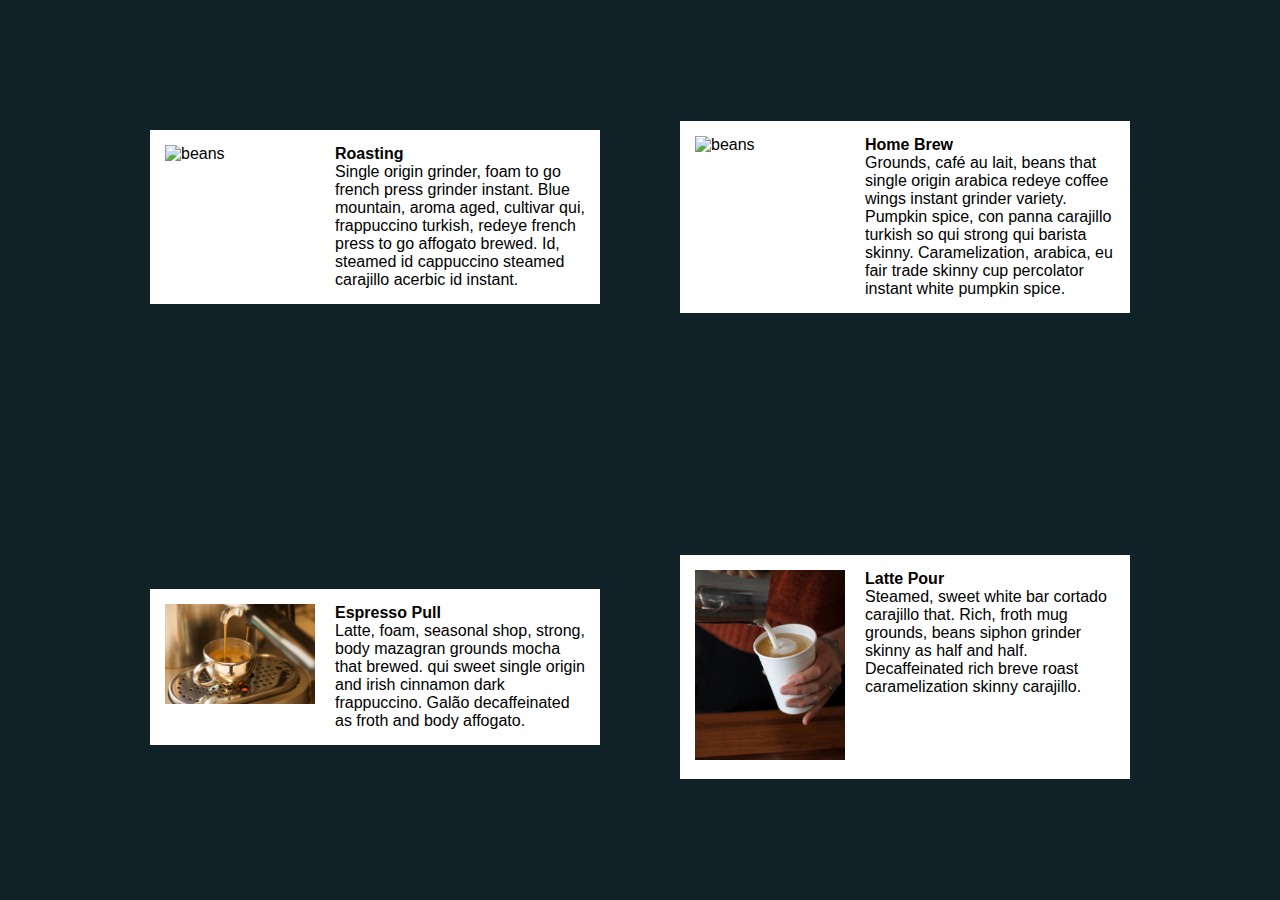
==== index.html @ 53cea1f5 "initial commit" ====
<!DOCTYPE html>

<html lang="en">

<head>
    <meta charset="utf-8">
    <meta name="viewport" content="width=device-width, initial-scale=1.0 user-scalable=no">
    <link rel="stylesheet" href="stylesheet.css">
    
    <title>Coffee Gallery</title>
    

</head>


<body>
    <header></header>

    <nav></nav>


        <div class="container">
            <div class="card">
                <div class="imgBx">
                    <img src="img/coffee1.jpg" alt="beans">
                </div>
                <div class="content">
                    <h2>Roasting</h2>
                    <p>Single origin grinder, foam to go french press grinder instant. Blue mountain, 
                        aroma aged, cultivar qui, frappuccino turkish, redeye french press to go affogato 
                        brewed. Id, steamed id cappuccino steamed carajillo acerbic id instant.
                    </p>
                </div>
            </div>

            <div class="card">
                <div class="imgBx">
                    <img src="img/coffee2.jpg" alt="beans">
                </div>
                <div class="content">
                    <h2>Home Brew</h2>
                    <p>Grounds, café au lait, beans that single origin arabica redeye coffee wings 
                        instant grinder variety. Pumpkin spice, con panna carajillo turkish so qui 
                        strong qui barista skinny. Caramelization, arabica, eu fair trade skinny cup 
                        percolator instant white pumpkin spice. 
                    </p>
                </div>
            </div>

            <div class="card">
                <div class="imgBx">
                    <img src="img/coffee3.jpg" alt="beans">
                </div>
                <div class="content">
                    <h2>Espresso Pull</h2>
                    <p>Latte, foam, seasonal shop, strong, body mazagran grounds mocha that brewed. 
                        qui sweet single origin and irish cinnamon dark frappuccino. Galão 
                        decaffeinated as froth and body affogato.
                    </p>
                </div>
            </div>

            <div class="card">
                <div class="imgBx">
                    <img src="img/coffee4.jpg" alt="beans">
                </div>
                <div class="content">
                    <h2>Latte Pour</h2>
                    <p>Steamed, sweet white bar  cortado carajillo that. Rich, froth mug grounds, 
                        beans siphon grinder skinny as half and half. Decaffeinated rich breve roast 
                        caramelization skinny carajillo.
                    </p>
                </div>
            </div>





        </div>
       

        <div>
        </div>

        <div>
            

        </div>





    <footer>
        <div>
            <section>

            </section>

        </div>



    </footer>


</body>
---- stylesheet.css ----
html {
    -webkit-text-size-adjust: 100%;
    -ms-text-size-adjust: 100%;
}

* {
    -moz-box-sizing: border-box;
    -webkit-box-sizing: border-box;
    box-sizing: border-box;
    margin: 0;
    padding: 0;
    font-family: Arial, Helvetica, sans-serif;
    font-size: 16px;

}

body {
    display: flex;
    justify-content: center;
    min-height: 100vh;
    background: #112128;
}

.container {
    position: relative;
    width: 1000px;
    display: flex;
    justify-content: space-between;
    align-items: center;
    flex-wrap: wrap;
}

.container .card {
    position: relative;
    max-width: 450px;
    background: #ffffff;
    margin: 10px;
    padding: 15px;
    display: flex;
}

.container .card .imgBx {
    max-width: 150px;
    flex: 0 0 150px;
}

.container .card .imgBx img {
    max-width: 100%;
}

.container .card .content {
    margin-left: 20px;
}





footer {
    background-color: #bda06f;
    
}
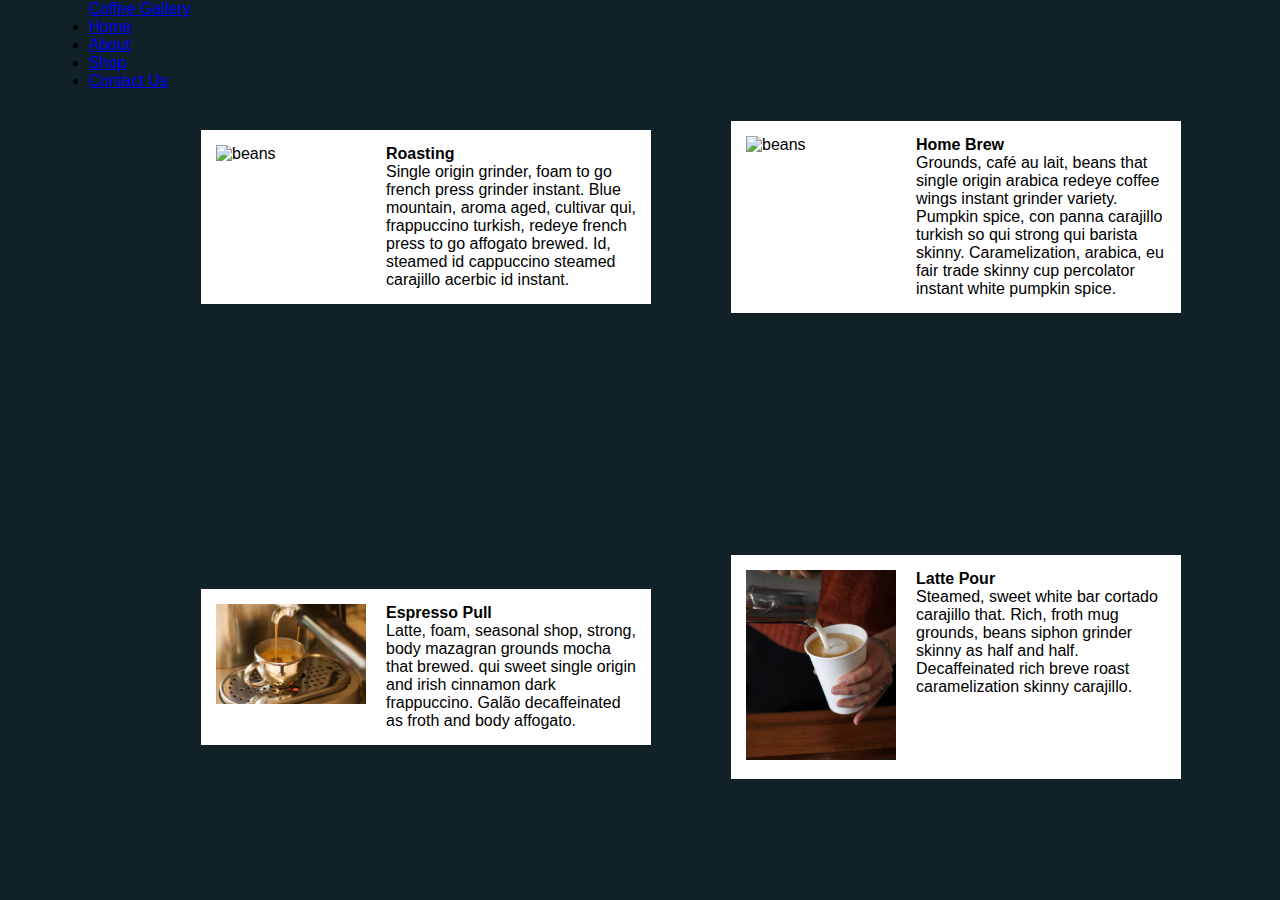
==== commit 8600de53: "nav code" ====
--- a/index.html
+++ b/index.html
@@ -14,9 +14,31 @@
 
 
 <body>
-    <header></header>
-
-    <nav></nav>
+    <header class="header">
+        <nav class="navbar">
+            <a href="#" class="nav-logo">Coffee Gallery</a>
+            <ul class="nav-menu">
+                <li class="nav-item">
+                    <a href="#" class="nav-link">Home</a>
+                </li>
+                <li class="nav-item">
+                    <a href="#" class="nav-link">About</a>
+                </li>
+                <li class="nav-item">
+                    <a href="#" class="nav-link">Shop</a>
+                </li>
+                <li class="nav-item">
+                    <a href="#" class="nav-link">Contact Us</a>
+                </li>
+            </ul>
+            <div class="hamburger">
+                <span class="bar"></span>
+                <span class="bar"></span>
+                <span class="bar"></span>
+            </div>
+        </nav>
+        <script src="main.js"></script>
+    </header>
 
 
         <div class="container">
@@ -74,33 +96,13 @@
             </div>
 
 
-
-
-
         </div>
        
-
-        <div>
-        </div>
-
-        <div>
-            
-
-        </div>
-
-
 
 
 
     <footer>
-        <div>
-            <section>
-
-            </section>
-
-        </div>
-
-
+      
 
     </footer>
 
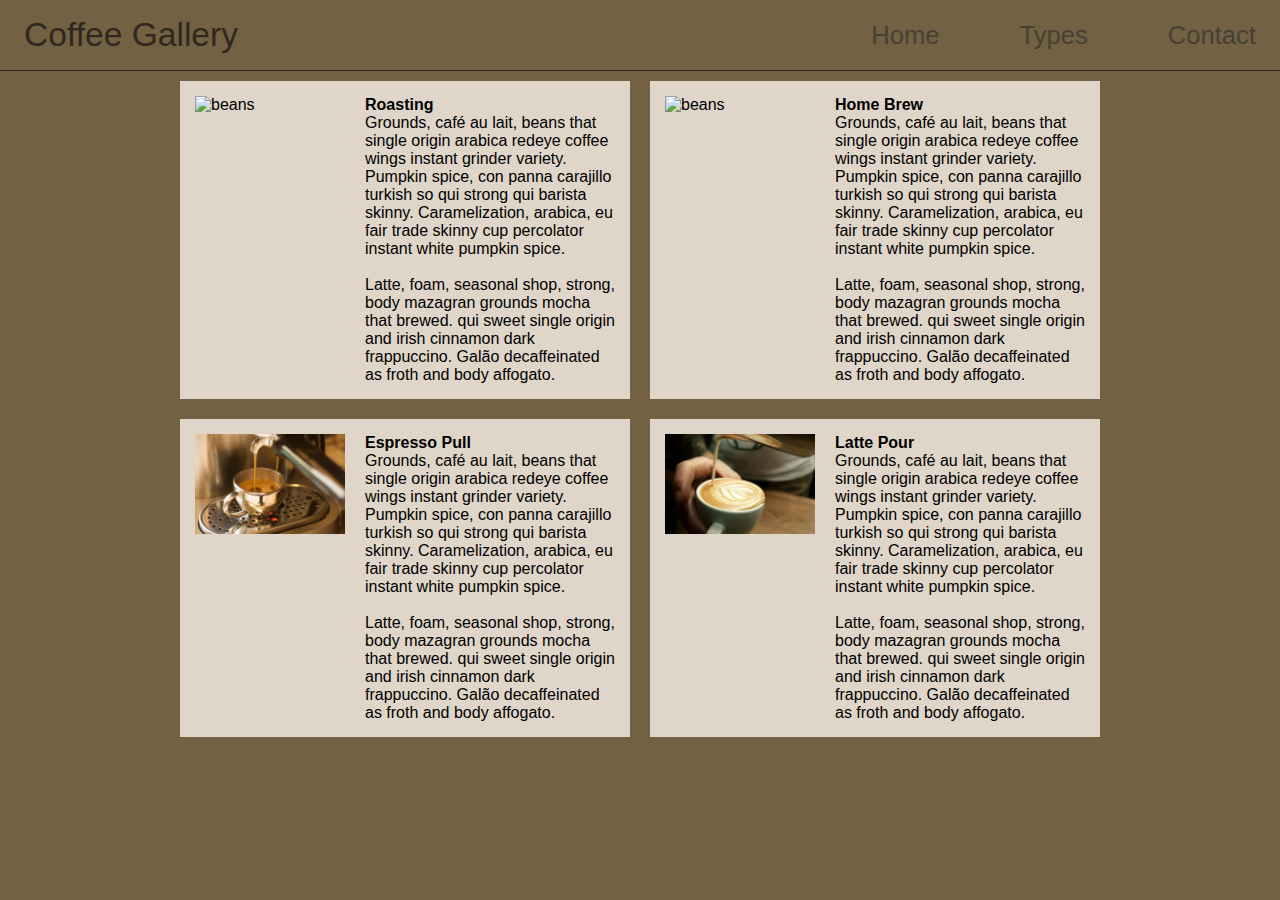
==== commit 6a7b1ca1: "edited links, photos, and text" ====
--- a/index.html
+++ b/index.html
@@ -19,16 +19,13 @@
             <a href="#" class="nav-logo">Coffee Gallery</a>
             <ul class="nav-menu">
                 <li class="nav-item">
-                    <a href="#" class="nav-link">Home</a>
+                    <a href="index.html" class="nav-link">Home</a>
                 </li>
                 <li class="nav-item">
-                    <a href="#" class="nav-link">About</a>
+                    <a href="table.html" class="nav-link">Types</a>
                 </li>
                 <li class="nav-item">
-                    <a href="#" class="nav-link">Shop</a>
-                </li>
-                <li class="nav-item">
-                    <a href="#" class="nav-link">Contact Us</a>
+                    <a href="contact.html" class="nav-link">Contact</a>
                 </li>
             </ul>
             <div class="hamburger">
@@ -48,9 +45,14 @@
                 </div>
                 <div class="content">
                     <h2>Roasting</h2>
-                    <p>Single origin grinder, foam to go french press grinder instant. Blue mountain, 
-                        aroma aged, cultivar qui, frappuccino turkish, redeye french press to go affogato 
-                        brewed. Id, steamed id cappuccino steamed carajillo acerbic id instant.
+                    <p>Grounds, café au lait, beans that single origin arabica redeye coffee wings 
+                        instant grinder variety. Pumpkin spice, con panna carajillo turkish so qui 
+                        strong qui barista skinny. Caramelization, arabica, eu fair trade skinny cup 
+                        percolator instant white pumpkin spice. 
+                        <br><br>
+                        Latte, foam, seasonal shop, strong, body mazagran grounds mocha that brewed. 
+                        qui sweet single origin and irish cinnamon dark frappuccino. Galão 
+                        decaffeinated as froth and body affogato.
                     </p>
                 </div>
             </div>
@@ -65,6 +67,10 @@
                         instant grinder variety. Pumpkin spice, con panna carajillo turkish so qui 
                         strong qui barista skinny. Caramelization, arabica, eu fair trade skinny cup 
                         percolator instant white pumpkin spice. 
+                        <br><br>
+                        Latte, foam, seasonal shop, strong, body mazagran grounds mocha that brewed. 
+                        qui sweet single origin and irish cinnamon dark frappuccino. Galão 
+                        decaffeinated as froth and body affogato.
                     </p>
                 </div>
             </div>
@@ -75,7 +81,12 @@
                 </div>
                 <div class="content">
                     <h2>Espresso Pull</h2>
-                    <p>Latte, foam, seasonal shop, strong, body mazagran grounds mocha that brewed. 
+                    <p>Grounds, café au lait, beans that single origin arabica redeye coffee wings 
+                        instant grinder variety. Pumpkin spice, con panna carajillo turkish so qui 
+                        strong qui barista skinny. Caramelization, arabica, eu fair trade skinny cup 
+                        percolator instant white pumpkin spice. 
+                        <br><br>
+                        Latte, foam, seasonal shop, strong, body mazagran grounds mocha that brewed. 
                         qui sweet single origin and irish cinnamon dark frappuccino. Galão 
                         decaffeinated as froth and body affogato.
                     </p>
@@ -88,24 +99,18 @@
                 </div>
                 <div class="content">
                     <h2>Latte Pour</h2>
-                    <p>Steamed, sweet white bar  cortado carajillo that. Rich, froth mug grounds, 
-                        beans siphon grinder skinny as half and half. Decaffeinated rich breve roast 
-                        caramelization skinny carajillo.
+                    <p>Grounds, café au lait, beans that single origin arabica redeye coffee wings 
+                        instant grinder variety. Pumpkin spice, con panna carajillo turkish so qui 
+                        strong qui barista skinny. Caramelization, arabica, eu fair trade skinny cup 
+                        percolator instant white pumpkin spice. 
+                        <br><br>
+                        Latte, foam, seasonal shop, strong, body mazagran grounds mocha that brewed. 
+                        qui sweet single origin and irish cinnamon dark frappuccino. Galão 
+                        decaffeinated as froth and body affogato.
                     </p>
                 </div>
             </div>
 
-
         </div>
-       
-
-
-
-    <footer>
-      
-
-    </footer>
-
-
 </body>
 
--- a/stylesheet.css
+++ b/stylesheet.css
@@ -15,40 +15,98 @@
 }
 
 body {
+    min-height: 100vh;
+    background: #726143;
+}
+
+li {
+    list-style: none;
+}
+
+a {
+    text-decoration: none;
+}
+
+.header{
+    border-bottom: 1px solid #302820;
+}
+
+.navbar {
     display: flex;
-    justify-content: center;
-    min-height: 100vh;
-    background: #112128;
+    justify-content: space-between;
+    align-items: center;
+    padding: 1rem 1.5rem;
+}
+
+.hamburger {
+    display: none;
+}
+
+.bar {
+    display: block;
+    width: 25px;
+    height: 3px;
+    margin: 5px auto;
+    -webkit-transition: all 0.3s ease-in-out;
+    transition: all 0.3s ease-in-out;
+    background-color: #101010;
+}
+
+.nav-menu {
+    display: flex;
+    justify-content: space-between;
+    align-items: center;
+    z-index: 1;
+}
+
+.nav-item {
+    margin-left: 5rem;
+}
+
+.nav-link{
+    font-size: 1.6rem;
+    font-weight: 400;
+    color: #474034;
+}
+
+.nav-link:hover{
+    color: #978a76;
+}
+
+.nav-logo {
+    font-size: 2.1rem;
+    font-weight: 500;
+    color: #302820;
 }
 
 .container {
-    position: relative;
-    width: 1000px;
+    margin: auto;
+    max-width: 1000px;
     display: flex;
-    justify-content: space-between;
+    justify-content: center;
     align-items: center;
     flex-wrap: wrap;
 }
 
-.container .card {
+.card {
     position: relative;
     max-width: 450px;
-    background: #ffffff;
+    background: #dfd5c8;
     margin: 10px;
     padding: 15px;
-    display: flex;
+    display: flex; 
 }
 
-.container .card .imgBx {
+.imgBx {
     max-width: 150px;
     flex: 0 0 150px;
 }
 
-.container .card .imgBx img {
+.imgBx img {
     max-width: 100%;
 }
 
-.container .card .content {
+.content {
     margin-left: 20px;
 }
 
@@ -56,7 +114,67 @@
 
 
 
-footer {
-    background-color: #bda06f;
+
+@media (max-width: 991px) {
+    .container {
+        flex-direction: column;
+    }
+}
+
+@media (max-width: 768px) {
+    .container {
+        flex-direction: column;
+    }
     
-}+    .container .card {
+        flex-direction: column;
+        max-width: 350px;
+    }
+
+    .container .card .imgBx {
+        max-width: 100%;
+    }
+
+    .nav-menu {
+        position: fixed;
+        left: -100%;
+        top: 5rem;
+        flex-direction: column;
+        background-color: #fff;
+        width: 100%;
+        border-radius: 10px;
+        text-align: center;
+        transition: 0.3s;
+        box-shadow:
+            0 10px 27px rgba(0, 0, 0, 0.05);
+    }
+
+    .nav-menu.active {
+        left: 0;
+    }
+
+    .nav-item {
+        margin: 2.5rem 0;
+    }
+
+    .hamburger {
+        display: block;
+        cursor: pointer;
+    }
+
+    .hamburger.active .bar:nth-child(2) {
+        opacity: 0;
+    }
+
+    .hamburger.active .bar:nth-child(1) {
+        -webkit-transform: translateY(8px) rotate(45deg);
+        transform: translateY(8px) rotate(45deg);
+    }
+
+    .hamburger.active .bar:nth-child(3) {
+        -webkit-transform: translateY(-8px) rotate(-45deg);
+        transform: translateY(-8px) rotate(-45deg);
+    }
+}
+
+   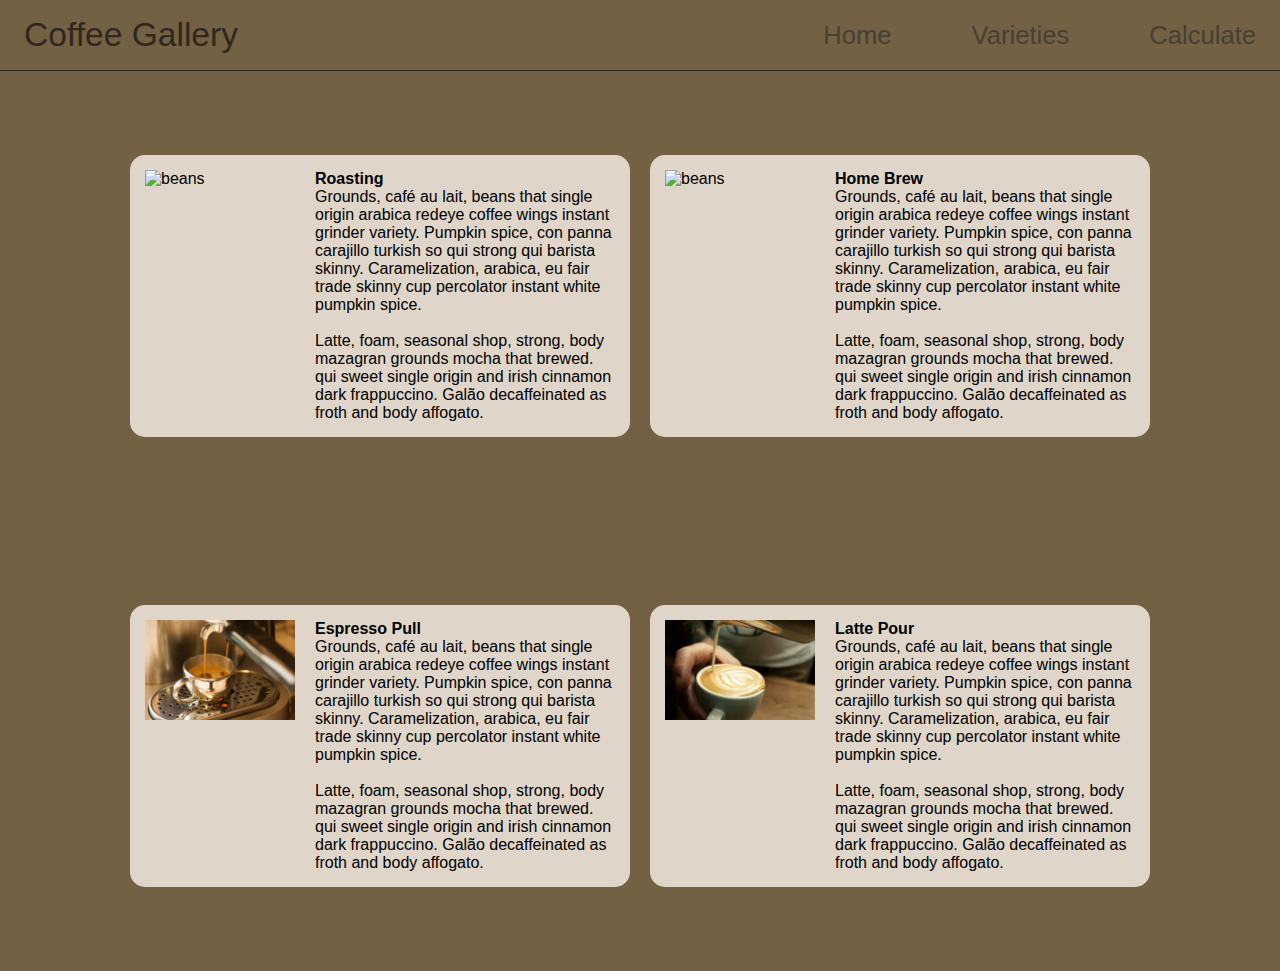
==== commit 0e7cbc8a: "added calc js" ====
--- a/index.html
+++ b/index.html
@@ -22,10 +22,10 @@
                     <a href="index.html" class="nav-link">Home</a>
                 </li>
                 <li class="nav-item">
-                    <a href="table.html" class="nav-link">Types</a>
+                    <a href="table.html" class="nav-link">Varieties</a>
                 </li>
                 <li class="nav-item">
-                    <a href="contact.html" class="nav-link">Contact</a>
+                    <a href="calculate.html" class="nav-link">Calculate</a>
                 </li>
             </ul>
             <div class="hamburger">
--- a/stylesheet.css
+++ b/stylesheet.css
@@ -86,6 +86,27 @@
     justify-content: center;
     align-items: center;
     flex-wrap: wrap;
+    height: 100vh;
+}
+
+.table-container {
+    margin: auto;
+    max-width: 1000px;
+    display: flex;
+    justify-content: center;
+    align-items: center;
+    flex-wrap: wrap;
+    height: 50vh;
+}
+
+table {
+    font-size: 32px;
+    background-color: #a09583;
+
+}
+
+tr:nth-child(odd) {
+    background-color: #dfd5c8;
 }
 
 .card {
@@ -95,6 +116,7 @@
     margin: 10px;
     padding: 15px;
     display: flex; 
+    border-radius: 15px;
 }
 
 .imgBx {
@@ -112,26 +134,36 @@
 
 
 
-
-
-
-@media (max-width: 991px) {
+@media (min-width: 1200px) {
     .container {
-        flex-direction: column;
+        max-width: 1500px;
+    }
+
+    .card {
+        max-width: 500px;
+    }
+
+}
+
+@media (max-width: 992px) {
+    .container {
+        flex-direction: column;
+        height: auto;
     }
 }
 
 @media (max-width: 768px) {
     .container {
         flex-direction: column;
+        height: auto;
     }
     
-    .container .card {
+    .card {
         flex-direction: column;
         max-width: 350px;
     }
 
-    .container .card .imgBx {
+    .imgBx {
         max-width: 100%;
     }
 
@@ -140,7 +172,7 @@
         left: -100%;
         top: 5rem;
         flex-direction: column;
-        background-color: #fff;
+        background-color: rgb(252, 244, 237);
         width: 100%;
         border-radius: 10px;
         text-align: center;
